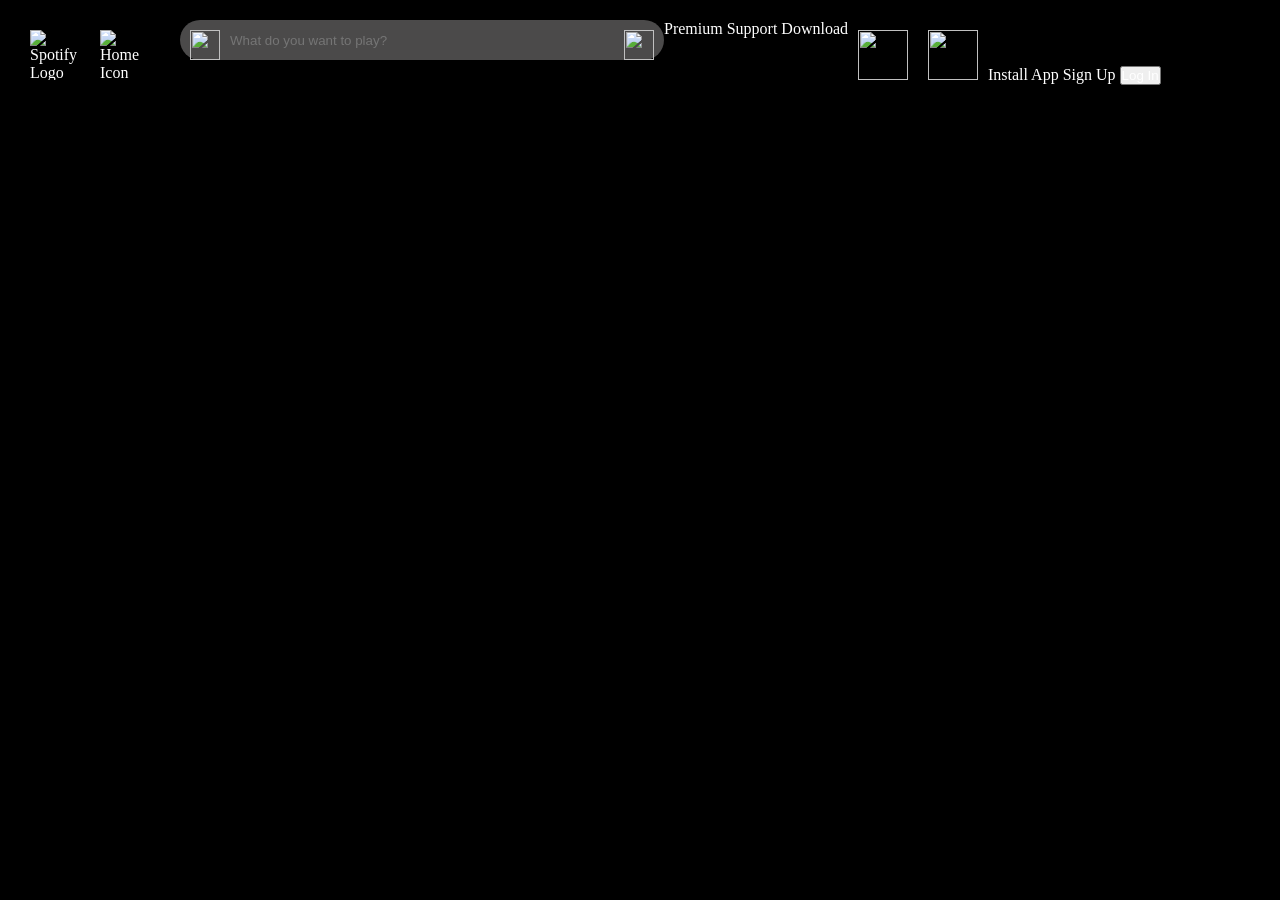
==== spotify clone/index.html @ 8454d0b2 "Making nav bar in spotify clone" ====
<!DOCTYPE html>
<html lang="en">
<head>
    <meta charset="UTF-8">
    <meta name="viewport" content="width=device-width, initial-scale=1.0">
    <title>Spotify - Web player:Music for Everyone</title>
    <link rel="stylesheet" href="style.css">
</head>
<body>
    <header>
        <nav>
            <img src="/logos/spotify.png" alt="Spotify Logo">
            <img src="/logos/home.png" alt="Home Icon">
            <span><div class="left"><img src="/logos/search.png" alt=""></div><input  type="text" placeholder="What do you want to play? "> <div class="right"><img src="/logos/browse.png" alt=""></div></span>
            <ul>
                <li>Premium</li>
                <li>Support</li>
                <li>Download</li>
            </ul>
            <img src="/logos/line.png"/>
            <ul>
                <li><img src="/logos/install.png" alt="">Install App</li>
                <li>Sign Up</li>
                <button>Log In</button>
            </ul>
        </nav>
    </header>
</body>
</html>
<!-- <img src="/logos/search.png/>" -->
---- spotify clone/style.css ----
* {
    margin: 0;
    padding: 0;
    color: white;
}

body {
    background-color: black;
}

nav {
    display: flex;
    margin: 20px;
}

nav img {
    margin: 10px;
    width: 50px;
    height: 50px;
}
nav span{
    display: flex;
    margin-left: 20px;
    text-align: center;
    justify-content: center;
}
nav span img{
    height: 30px;
    width: 30px;
}
nav .left{
    margin-right: 0px;
    border-radius: 20px 0px 0px 20px;
    background-color: rgb(75, 74, 74);
    height: 40px;

}
nav .right{
    margin-left: 0px;
    background-color: rgb(75, 74, 74);
    border-radius: 0px 20px 20px 0px;
    height: 40px;
}
nav input{
    background-color: rgb(75, 74, 74);
    width: 30vw;
    height: 40px;
    border: none;
    /* border-radius: 20px; */
}

nav ul li {
    list-style: none;
    display: inline-block;
}
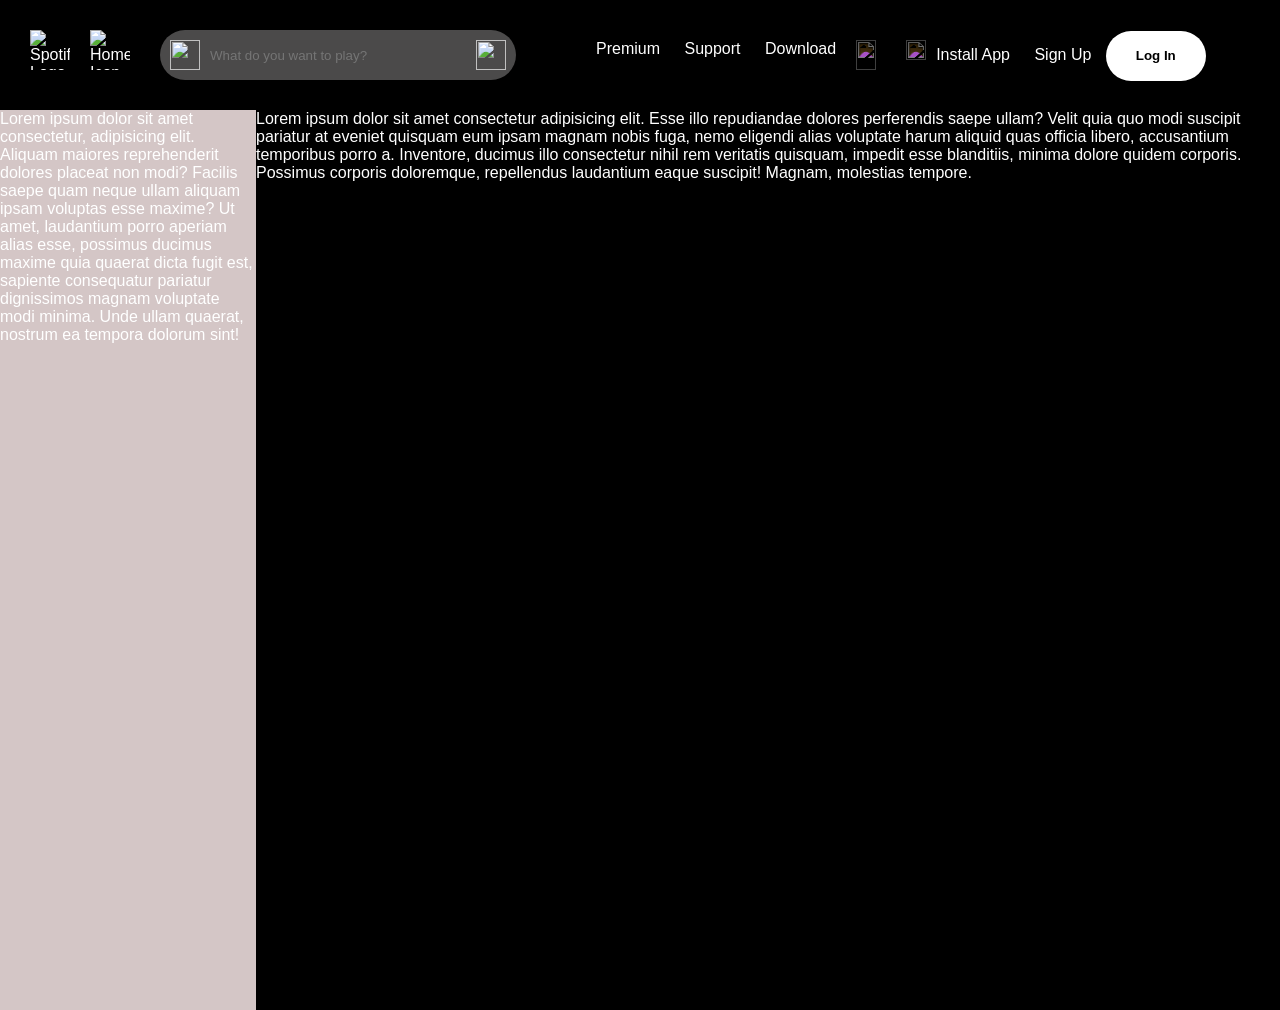
==== commit 49fe8670: "Making nav bar in spotify clone and added more accuracy" ====
--- a/spotify clone/index.html
+++ b/spotify clone/index.html
@@ -1,30 +1,47 @@
 <!DOCTYPE html>
 <html lang="en">
+
 <head>
     <meta charset="UTF-8">
     <meta name="viewport" content="width=device-width, initial-scale=1.0">
     <title>Spotify - Web player:Music for Everyone</title>
     <link rel="stylesheet" href="style.css">
 </head>
+
 <body>
     <header>
         <nav>
             <img src="/logos/spotify.png" alt="Spotify Logo">
             <img src="/logos/home.png" alt="Home Icon">
-            <span><div class="left"><img src="/logos/search.png" alt=""></div><input  type="text" placeholder="What do you want to play? "> <div class="right"><img src="/logos/browse.png" alt=""></div></span>
-            <ul>
+            <span>
+                <div class="left"><img src="/logos/search.png" alt=""></div><input type="text"
+                    placeholder="What do you want to play? ">
+                <div class="right"><img src="/logos/browse.png" alt=""></div>
+            </span>
+            <ul class="nav-list-left">
                 <li>Premium</li>
                 <li>Support</li>
                 <li>Download</li>
             </ul>
-            <img src="/logos/line.png"/>
-            <ul>
-                <li><img src="/logos/install.png" alt="">Install App</li>
+            <img class="line" src="/logos/line.png" />
+            <ul class="nav-list-right">
+                <li class="installing"><img src="/logos/install.png" alt="">Install App</li>
                 <li>Sign Up</li>
-                <button>Log In</button>
+                <button class="log-in">Log In</button>
             </ul>
         </nav>
     </header>
+    <div class="box">
+        <div class="sidebar">
+            Lorem ipsum dolor sit amet consectetur, adipisicing elit. Aliquam maiores reprehenderit dolores placeat non
+            modi? Facilis saepe quam neque ullam aliquam ipsam voluptas esse maxime? Ut amet, laudantium porro aperiam
+            alias esse, possimus ducimus maxime quia quaerat dicta fugit est, sapiente consequatur pariatur dignissimos
+            magnam voluptate modi minima. Unde ullam quaerat, nostrum ea tempora dolorum sint!
+        </div>
+        <div class="container">
+            Lorem ipsum dolor sit amet consectetur adipisicing elit. Esse illo repudiandae dolores perferendis saepe ullam? Velit quia quo modi suscipit pariatur at eveniet quisquam eum ipsam magnam nobis fuga, nemo eligendi alias voluptate harum aliquid quas officia libero, accusantium temporibus porro a. Inventore, ducimus illo consectetur nihil rem veritatis quisquam, impedit esse blanditiis, minima dolore quidem corporis. Possimus corporis doloremque, repellendus laudantium eaque suscipit! Magnam, molestias tempore.
+        </div>
+    </div>
 </body>
-</html>
-<!-- <img src="/logos/search.png/>" -->+
+</html>
--- a/spotify clone/style.css
+++ b/spotify clone/style.css
@@ -2,6 +2,7 @@
     margin: 0;
     padding: 0;
     color: white;
+    font-family: 'Segoe UI', Tahoma, Geneva, Verdana, sans-serif;
 }
 
 body {
@@ -15,41 +16,106 @@
 
 nav img {
     margin: 10px;
-    width: 50px;
-    height: 50px;
+    width: 40px;
+    height: 40px;
 }
-nav span{
+
+nav span {
     display: flex;
     margin-left: 20px;
     text-align: center;
     justify-content: center;
 }
-nav span img{
+
+nav span img {
     height: 30px;
     width: 30px;
 }
-nav .left{
+
+nav .left {
+    margin-top: 10px;
     margin-right: 0px;
-    border-radius: 20px 0px 0px 20px;
+    border-radius: 40px 0px 0px 40px;
     background-color: rgb(75, 74, 74);
-    height: 40px;
+    height: 50px;
+    
+}
 
-}
-nav .right{
+nav .right {
+    margin-top: 10px;
     margin-left: 0px;
     background-color: rgb(75, 74, 74);
-    border-radius: 0px 20px 20px 0px;
-    height: 40px;
+    border-radius: 0px 40px 40px 0px;
+    height: 50px;
 }
-nav input{
+
+nav input {
     background-color: rgb(75, 74, 74);
-    width: 30vw;
-    height: 40px;
+    width: 20vw;
+    height: 50px;
     border: none;
+    margin: 10px 0;
     /* border-radius: 20px; */
 }
 
 nav ul li {
     list-style: none;
     display: inline-block;
+}
+
+.line {
+    filter: invert(1);
+    height: 30px;
+    width: 20px;
+    margin-top: 20px;
+}
+
+.nav-list-left {
+    margin-left: 70px;
+    margin-top: 10px;
+}
+
+.nav-list-left li {
+    margin: 10px;
+}
+
+.nav-list-right li {
+    margin: 10px;
+    display: inline-block;
+}
+
+.nav-list-right img {
+    height: 20px;
+    width: 20px;
+    filter: invert(1);
+}
+
+.installing {
+    display: flex;
+    justify-content: center;
+    align-items: center;
+    justify-content: center;
+}
+
+.log-in {
+    color: black;
+    background-color: white;
+    width: 100px;
+    height: 50px;
+    border: none;
+    border-radius: 50px;
+    font-weight: 750;
+}
+.box{
+    display: flex;
+}
+.sidebar {
+    background-color: rgb(212, 198, 198);
+    width: 20vw;
+    height: 100vh;
+}
+.container {
+    background-color: rgb(0, 0, 0);
+    width: 80vw;
+    height: 100vh;
 }
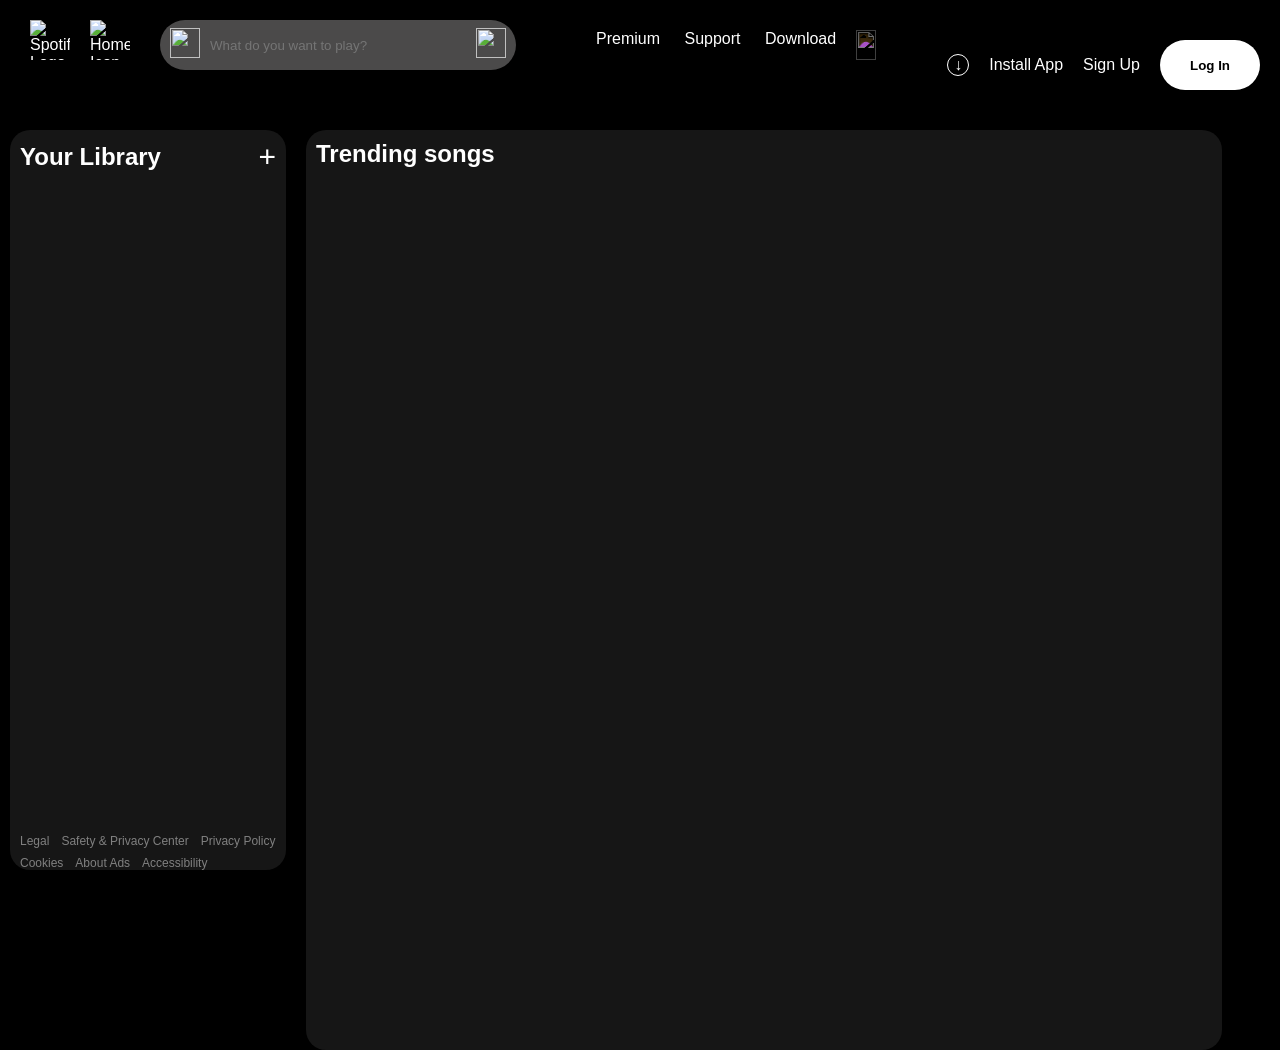
==== commit ad46c4e2: "Added sidebar" ====
--- a/spotify clone/index.html
+++ b/spotify clone/index.html
@@ -25,21 +25,35 @@
             </ul>
             <img class="line" src="/logos/line.png" />
             <ul class="nav-list-right">
-                <li class="installing"><img src="/logos/install.png" alt="">Install App</li>
+                <li class="installing">
+                    <div class="arrow">↓</div>
+                    <span>Install App</span>
+                </li>
                 <li>Sign Up</li>
-                <button class="log-in">Log In</button>
+                <li><button class="log-in">Log In</button></li>
             </ul>
         </nav>
     </header>
     <div class="box">
         <div class="sidebar">
-            Lorem ipsum dolor sit amet consectetur, adipisicing elit. Aliquam maiores reprehenderit dolores placeat non
-            modi? Facilis saepe quam neque ullam aliquam ipsam voluptas esse maxime? Ut amet, laudantium porro aperiam
-            alias esse, possimus ducimus maxime quia quaerat dicta fugit est, sapiente consequatur pariatur dignissimos
-            magnam voluptate modi minima. Unde ullam quaerat, nostrum ea tempora dolorum sint!
+            <div class="heading">
+                <h2>Your Library</h2>
+                <span>+</span>
+            </div>
+            <div class="footer">
+                <div><a href="https://www.spotify.com/in-en/legal/">Legal</a></div>
+                <div><a href="https://www.spotify.com/in-en/safetyandprivacy/">Safety & Privacy Center</a></div>
+                <div><a href="https://www.spotify.com/in-en/legal/privacy-policy/">Privacy Policy</a></div>
+                <div><a href="https://www.spotify.com/in-en/legal/cookies-policy/">Cookies</a></div>
+                <div><a href="https://www.spotify.com/in-en/legal/privacy-policy/#s3">About Ads</a></div>
+                <div><a href="https://www.spotify.com/in-en/accessibility/">Accessibility</a></div>
+            </div>
+            <div class="lang">
+                
+            </div>
         </div>
         <div class="container">
-            Lorem ipsum dolor sit amet consectetur adipisicing elit. Esse illo repudiandae dolores perferendis saepe ullam? Velit quia quo modi suscipit pariatur at eveniet quisquam eum ipsam magnam nobis fuga, nemo eligendi alias voluptate harum aliquid quas officia libero, accusantium temporibus porro a. Inventore, ducimus illo consectetur nihil rem veritatis quisquam, impedit esse blanditiis, minima dolore quidem corporis. Possimus corporis doloremque, repellendus laudantium eaque suscipit! Magnam, molestias tempore.
+            <h2>Trending songs</h2>
         </div>
     </div>
 </body>
--- a/spotify clone/style.css
+++ b/spotify clone/style.css
@@ -12,12 +12,13 @@
 nav {
     display: flex;
     margin: 20px;
+    height: 10vh;
 }
 
 nav img {
-    margin: 10px;
     width: 40px;
     height: 40px;
+    margin: 0px 10px;
 }
 
 nav span {
@@ -30,10 +31,10 @@
 nav span img {
     height: 30px;
     width: 30px;
+    margin-top: 8px;
 }
 
 nav .left {
-    margin-top: 10px;
     margin-right: 0px;
     border-radius: 40px 0px 0px 40px;
     background-color: rgb(75, 74, 74);
@@ -42,7 +43,6 @@
 }
 
 nav .right {
-    margin-top: 10px;
     margin-left: 0px;
     background-color: rgb(75, 74, 74);
     border-radius: 0px 40px 40px 0px;
@@ -54,7 +54,7 @@
     width: 20vw;
     height: 50px;
     border: none;
-    margin: 10px 0;
+    /* margin: 10px 0; */
     /* border-radius: 20px; */
 }
 
@@ -64,15 +64,14 @@
 }
 
 .line {
+    margin: 10px;
     filter: invert(1);
     height: 30px;
     width: 20px;
-    margin-top: 20px;
 }
 
 .nav-list-left {
     margin-left: 70px;
-    margin-top: 10px;
 }
 
 .nav-list-left li {
@@ -80,21 +79,27 @@
 }
 
 .nav-list-right li {
-    margin: 10px;
-    display: inline-block;
+    display: flex;
+    align-items: center;
+    list-style: none    ;
+}
+.nav-list-right{
+    margin-top: 0px;
+    display: flex;
+    align-items: center;
+    margin-left: auto;
+    list-style: none;
+    gap: 20px;
 }
 
-.nav-list-right img {
-    height: 20px;
-    width: 20px;
-    filter: invert(1);
-}
-
-.installing {
+.arrow{
     display: flex;
     justify-content: center;
     align-items: center;
-    justify-content: center;
+    border:1.5px solid white;
+    border-radius: 50px;
+    width: 20px;
+    height: 20px;
 }
 
 .log-in {
@@ -108,14 +113,45 @@
 }
 .box{
     display: flex;
+    box-sizing: border-box;
 }
 .sidebar {
-    background-color: rgb(212, 198, 198);
+    background-color: rgb(22, 22, 22);
+    border-radius: 20px;
+    margin: 0 10px;
     width: 20vw;
+    padding: 10px;
+    max-height : 80vh;
+    position: relative;
+}
+.container {
+    margin: 0 10px;
+    border-radius: 20px;
+    padding: 10px;
+    background-color: rgb(22, 22, 22);
+    width: 70vw;
     height: 100vh;
 }
-.container {
-    background-color: rgb(0, 0, 0);
-    width: 80vw;
-    height: 100vh;
+.heading{
+    display: flex;
+    justify-content: space-between;
+    align-items: center;
+    margin-bottom: 20px;
+}
+.heading span{
+    font-size: 30px;
+}
+.footer{
+    position: absolute;
+    bottom: 0;
+    display:flex;
+    flex-wrap: wrap;
+    gap: 8px 12px;
+    flex-direction: row;
+    font-size: 12px;
+}
+.footer a{
+    color:grey;
+    text-decoration: none;
+    gap: 10px;
 }
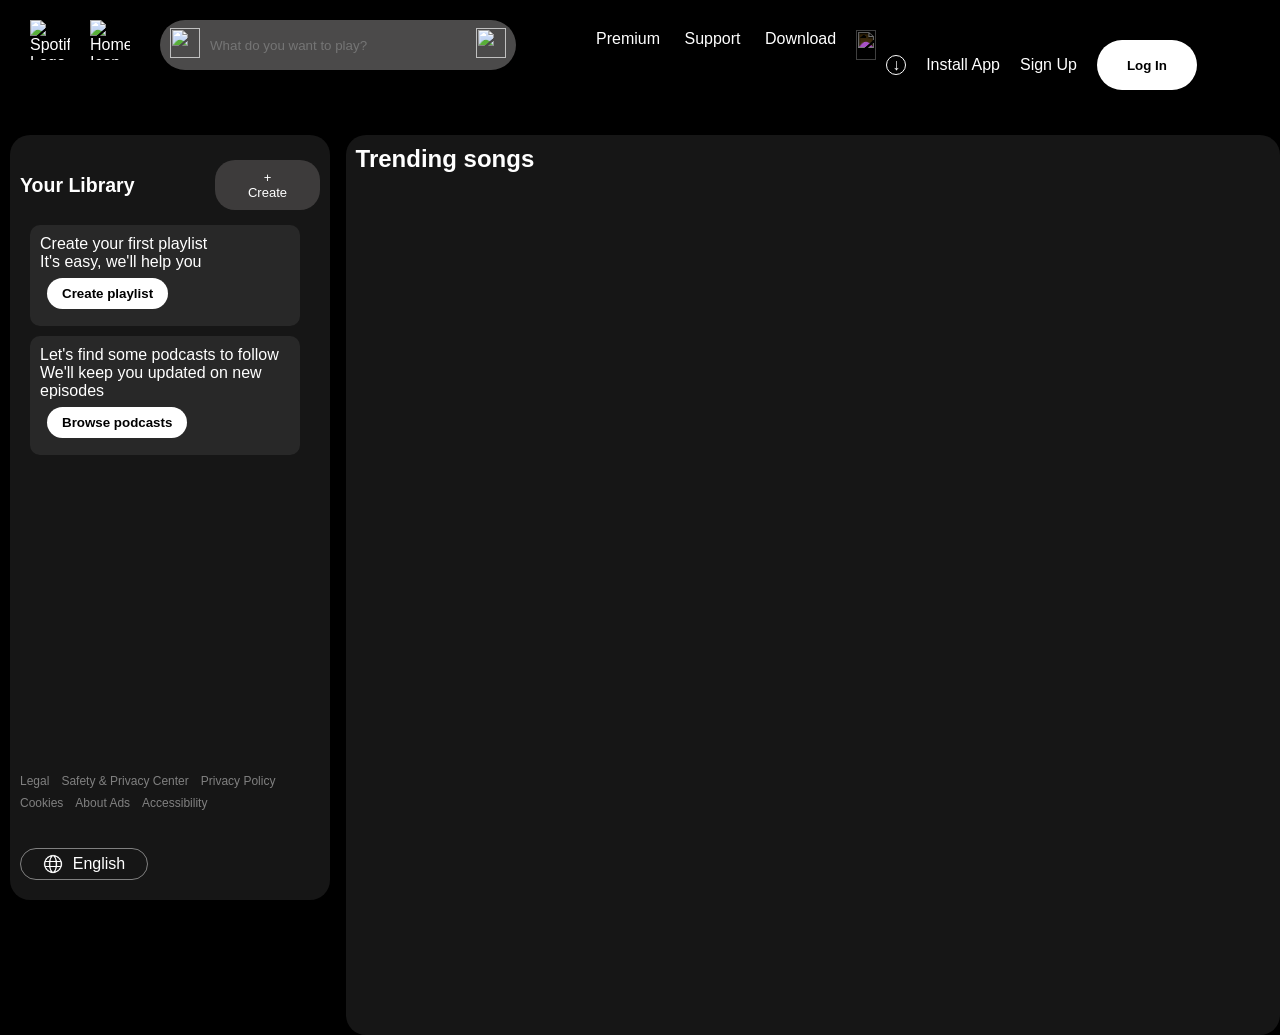
==== commit a9a51673: "Added sidebar" ====
--- a/spotify clone/index.html
+++ b/spotify clone/index.html
@@ -38,7 +38,24 @@
         <div class="sidebar">
             <div class="heading">
                 <h2>Your Library</h2>
-                <span>+</span>
+                <span>
+                    <ul>
+                        <li class="plus">+</li>
+                        <li class="create">Create</li>
+                    </ul>
+                </span>
+            </div>
+            <div class="scroll">
+                <div class="playlist">
+                    <p class="p1">Create your first playlist</p>
+                    <p class="p2">It's easy, we'll help you</p>
+                    <button>Create playlist</button>
+                </div>
+                <div class="podcast">
+                    <p class="p1">Let's find some podcasts to follow</p>
+                    <p class="p2">We'll keep you updated on new episodes</p>
+                    <button>Browse podcasts</button>
+                </div>
             </div>
             <div class="footer">
                 <div><a href="https://www.spotify.com/in-en/legal/">Legal</a></div>
@@ -49,11 +66,14 @@
                 <div><a href="https://www.spotify.com/in-en/accessibility/">Accessibility</a></div>
             </div>
             <div class="lang">
-                
+                <img src="logos/website.png" alt="language">
+                English
             </div>
         </div>
         <div class="container">
-            <h2>Trending songs</h2>
+            <div class="inner-cont">
+                <h2>Trending songs</h2>
+            </div>
         </div>
     </div>
 </body>
--- a/spotify clone/style.css
+++ b/spotify clone/style.css
@@ -1,4 +1,5 @@
 * {
+    box-sizing: border-box;
     margin: 0;
     padding: 0;
     color: white;
@@ -6,13 +7,22 @@
 }
 
 body {
+    display: flex;
+    flex-direction: column;
+    overflow: hidden;
+    height: 100vh;
     background-color: black;
 }
 
 nav {
     display: flex;
+    position: fixed;
+    top: 0;
+    width: 100%;
     margin: 20px;
     height: 10vh;
+    z-index: 1000;
+    background-color: black;
 }
 
 nav img {
@@ -39,7 +49,7 @@
     border-radius: 40px 0px 0px 40px;
     background-color: rgb(75, 74, 74);
     height: 50px;
-    
+
 }
 
 nav .right {
@@ -81,22 +91,23 @@
 .nav-list-right li {
     display: flex;
     align-items: center;
-    list-style: none    ;
-}
-.nav-list-right{
+    list-style: none;
+}
+
+.nav-list-right {
     margin-top: 0px;
     display: flex;
     align-items: center;
-    margin-left: auto;
+    /* margin-left: auto; */
     list-style: none;
     gap: 20px;
 }
 
-.arrow{
-    display: flex;
-    justify-content: center;
-    align-items: center;
-    border:1.5px solid white;
+.arrow {
+    display: flex;
+    justify-content: center;
+    align-items: center;
+    border: 1.5px solid white;
     border-radius: 50px;
     width: 20px;
     height: 20px;
@@ -111,47 +122,108 @@
     border-radius: 50px;
     font-weight: 750;
 }
-.box{
+
+.box {
     display: flex;
     box-sizing: border-box;
 }
+
 .sidebar {
     background-color: rgb(22, 22, 22);
     border-radius: 20px;
-    margin: 0 10px;
-    width: 20vw;
-    padding: 10px;
-    max-height : 80vh;
-    position: relative;
-}
+    width: 25vw;
+    padding: 10px;
+    height: 85vh;
+    position: fixed;
+    left: 10px;
+    top: 15vh;
+}
+.sidebar .playlist, .podcast{
+    background-color: rgb(40, 40, 40);
+    margin: 10px;
+    width: 90%;
+    border-radius: 10px;
+    padding: 10px;
+}
+.sidebar .scroll button{
+    background-color: white;
+    color: black;
+    border: none;
+    border-radius: 30px;
+    padding: 8px 15px;
+    margin: 7px;
+    font-weight: bold;
+}
+
 .container {
-    margin: 0 10px;
+    flex:1;
+    overflow-y: auto;
+    margin-left: 27vw;
+    margin-top: 15vh;
     border-radius: 20px;
     padding: 10px;
     background-color: rgb(22, 22, 22);
     width: 70vw;
     height: 100vh;
-}
-.heading{
+    padding-bottom: 100px;
+}
+
+.heading {
     display: flex;
     justify-content: space-between;
-    align-items: center;
-    margin-bottom: 20px;
-}
-.heading span{
-    font-size: 30px;
-}
-.footer{
+    margin: 15px 0px;
+    font-size: 13px;
+    align-items: center;
+}
+
+.heading span {
+    border: none;
+    border-radius: 20px;
+    background-color: rgb(61, 59, 59);
+    padding: 10px;
+    width: 35%;
+}
+.heading span ul li{
+    list-style: none;
+    display: flex;
+    flex-direction: row;
+    gap: 7px;
+    align-items: center;
+    justify-content: center;
+}
+
+.footer {
     position: absolute;
-    bottom: 0;
-    display:flex;
+    bottom: 90px;
+    display: flex;
     flex-wrap: wrap;
     gap: 8px 12px;
     flex-direction: row;
     font-size: 12px;
 }
-.footer a{
-    color:grey;
+
+.footer a {
+    color: grey;
     text-decoration: none;
     gap: 10px;
+}
+
+.lang {
+    position: absolute;
+    bottom: 20px;
+    display: flex;
+    align-items: center;
+    justify-content: center;
+    gap: 10px;
+    border: 1px solid grey;
+    border-radius: 20px;
+    width: 40%;
+    padding: 5px;
+    color: white;
+}
+
+.lang img {
+    width: 20px;
+    height: 20px;
+    filter: invert(1);
 }
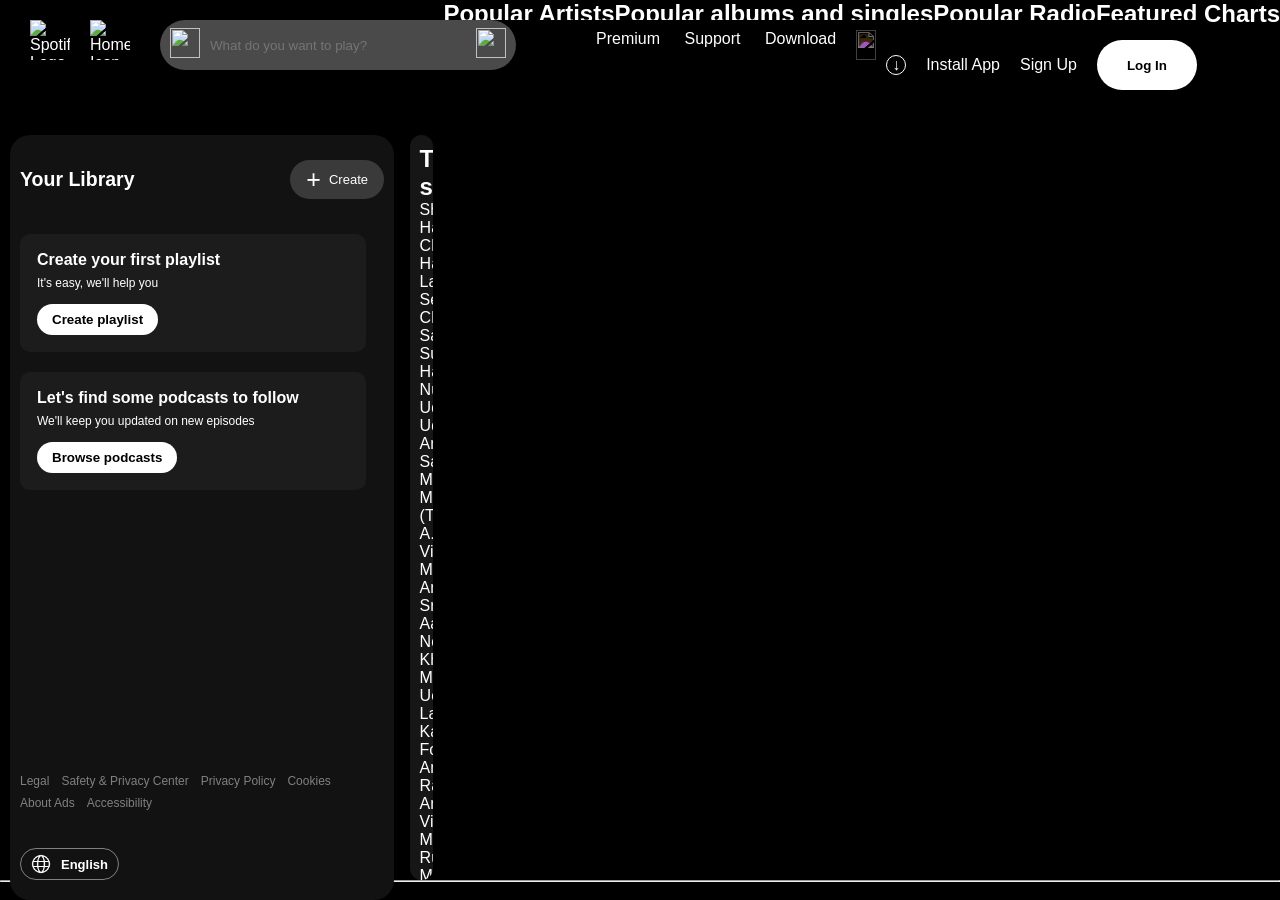
==== commit 5ed849b5: "Complete sidebar and added something in container" ====
--- a/spotify clone/index.html
+++ b/spotify clone/index.html
@@ -38,12 +38,10 @@
         <div class="sidebar">
             <div class="heading">
                 <h2>Your Library</h2>
-                <span>
-                    <ul>
-                        <li class="plus">+</li>
-                        <li class="create">Create</li>
-                    </ul>
-                </span>
+                <div class="createbtn">
+                    <span class="s1">+</span>
+                    <span class="s2">Create</span>
+                </div>
             </div>
             <div class="scroll">
                 <div class="playlist">
@@ -71,11 +69,130 @@
             </div>
         </div>
         <div class="container">
-            <div class="inner-cont">
+            <div class="trending">
                 <h2>Trending songs</h2>
+                <div class="card card1">
+                    <div class="logo"></div>
+                    <div class="title">
+                        <div class="song">Shree Hanuman Chalisa</div>
+                        <div class="singer">Hariharan, Lalit Sen, Chander</div>
+                    </div>
+                </div>
+                <div class="card card2">
+                    <div class="logo"></div>
+                    <div class="title">
+                        <div class="song">Sadi Sun</div>
+                        <div class="singer">Harsh Nussi</div>
+                    </div>
+                </div>
+                <div class="card card3">
+                    <div class="logo"></div>
+                    <div class="title">
+                        <div class="song">Udi Udi</div>
+                        <div class="singer">Aneesh, Sarkar</div>
+                    </div>
+                </div>
+                <div class="card card4">
+                    <div class="logo"></div>
+                    <div class="title">
+                        <div class="song">Massa Massa (TELUGU)</div>
+                        <div class="singer">A.R.Rahman, Vishal Mishra, Anantha Sreeram</div>
+                    </div>
+                </div>
+                <div class="card card5">
+                    <div class="logo"></div>
+                    <div class="title">
+                        <div class="song">Aarzu</div>
+                        <div class="singer">Noor, Khan, Madhurxo</div>
+                    </div>
+                </div>
+                <div class="card card6">
+                    <div class="logo"></div>
+                    <div class="title">
+                        <div class="song">Ucha Lamba Ka Forever</div>
+                        <div class="singer">Anand Raj Anand, Vikram, Montrose, Rubai, Meggha Bali</div>
+                    </div>
+                </div>
+                <div class="card card7">
+                    <div class="logo"></div>
+                    <div class="title">
+                        <div class="song">Raindance (feat. Teams)</div>
+                        <div class="singer">Dave, Tems</div>
+                    </div>
+                </div>
+                <div class="card card8">
+                    <div class="logo"></div>
+                    <div class="title">
+                        <div class="song">Jogi</div>
+                        <div class="singer">thiarajxtt, Bir</div></div>
+                    </div>
+                </div>
+                <div class="card card9">
+                    <div class="logo"></div>
+                    <div class="title">
+                        <div class="song">Safar</div>
+                        <div class="singer">Bayaan, Sherazam</div>
+                    </div>
+                </div>
+                <div class="card card10">
+                    <div class="logo"></div>
+                    <div class="title">
+                        <div class="song">Boom Shaka</div>
+                        <div class="singer">KR$NA, Dhanda Nyoliwala</div>
+                    </div>
+                </div>
+                <div class="card card11">
+                    <div class="logo"></div>
+                    <div class="title">
+                        <div class="song">C-Walk</div>
+                        <div class="singer">Kxran</div>
+                    </div>
+                </div>
+                <div class="card card12">
+                    <div class="logo"></div>
+                    <div class="title">
+                        <div class="song">Jackpot</div>
+                        <div class="singer">Cheema Y, Gur Sindhu</div>
+                    </div>
+                </div>
+                <div class="card card13">
+                    <div class="logo"></div>
+                    <div class="title">
+                        <div class="song">O Sanam</div>
+                        <div class="singer">Akhil Sachdeva</div>
+                    </div>
+                </div>
+                <div class="card card14">
+                    <div class="logo"></div>
+                    <div class="title">
+                        <div class="song">Girls</div>
+                        <div class="singer">The Kid LAROI</div>
+                    </div>
+                </div>
+                <div class="card card15">
+                    <div class="logo"></div>
+                    <div class="title">
+                        <div class="song">Bajrang Baan-Lofi</div>
+                        <div class="singer">Rasraj Ji Maharaj, Baljeet Singh Chahal</div>
+                    </div>
+                </div>
+            </div>
+            <div class="artists">
+                <h2>Popular Artists</h2>
+            </div>
+            <div class="album">
+                <h2>Popular albums and singles</h2>
+            </div>
+            <div class="radio">
+                <h2>Popular Radio</h2>
+            </div>
+            <div class="charts">
+                <h2>Featured Charts</h2>
             </div>
         </div>
     </div>
+    <hr/>
+    <footer></footer>
 </body>
 
 </html>
--- a/spotify clone/style.css
+++ b/spotify clone/style.css
@@ -9,7 +9,7 @@
 body {
     display: flex;
     flex-direction: column;
-    overflow: hidden;
+    /* overflow: hidden; */
     height: 100vh;
     background-color: black;
 }
@@ -18,7 +18,7 @@
     display: flex;
     position: fixed;
     top: 0;
-    width: 100%;
+    width: clac(100% - 40px);
     margin: 20px;
     height: 10vh;
     z-index: 1000;
@@ -129,21 +129,57 @@
 }
 
 .sidebar {
-    background-color: rgb(22, 22, 22);
+    background-color: rgb(18, 18, 18);
     border-radius: 20px;
-    width: 25vw;
+    width: 30vw;
     padding: 10px;
     height: 85vh;
     position: fixed;
     left: 10px;
     top: 15vh;
 }
-.sidebar .playlist, .podcast{
-    background-color: rgb(40, 40, 40);
-    margin: 10px;
-    width: 90%;
+.heading {
+    display: flex;
+    justify-content: space-between;
+    margin: 15px 0px;
+    font-size: 13px;
+    align-items: center;
+}
+.createbtn{
+    display: flex;
+    align-items: center;
+    gap: 8px;
+    justify-content: center;
+    background-color: rgb(58, 58, 58);
+    padding: 5px 16px;
+    width: fit-content;
+    font-weight: 500;
+    border-radius: 30px;
+}
+.s1{
+    font-size: 25px;
+    font-weight: 300;
+}
+.sidebar .scroll{
+    max-height: 50%;
+    overflow-y: scroll;
+}
+.sidebar .playlist, .sidebar .podcast{
+    background-color: rgb(28, 28, 28);
+    margin: 20px 0px;
+    width: 95%;
     border-radius: 10px;
     padding: 10px;
+}
+.playlist .p1 , .podcast .p1{
+    font-weight: bold;
+    margin: 7px;
+
+}
+.playlist .p2 , .podcast .p2{
+    font-size: 12px;
+    margin: 7px;
+
 }
 .sidebar .scroll button{
     background-color: white;
@@ -155,75 +191,55 @@
     font-weight: bold;
 }
 
+
+.footer {
+    position: absolute;
+    bottom: 90px;
+    display: flex;
+    flex-wrap: wrap;
+    gap: 8px 12px;
+    flex-direction: row;
+    font-size: 12px;
+}
+
+.footer a {
+    color: grey;
+    text-decoration: none;
+    gap: 10px;
+}
+
+.lang {
+    position: absolute;
+    bottom: 20px;
+    display: flex;
+    align-items: center;
+    justify-content: center;
+    gap: 10px;
+    border: 1px solid grey;
+    border-radius: 20px;
+    padding: 5px 10px;
+    color: white;
+    font-size: 13px;
+    font-weight: bold;
+}
+
+.lang img {
+    width: 20px;
+    height: 20px;
+    filter: invert(1);
+}
+
 .container {
     flex:1;
     overflow-y: auto;
-    margin-left: 27vw;
+    margin-left: 32vw;
+    margin-right: 10px;
     margin-top: 15vh;
     border-radius: 20px;
     padding: 10px;
     background-color: rgb(22, 22, 22);
-    width: 70vw;
-    height: 100vh;
-    padding-bottom: 100px;
-}
-
-.heading {
-    display: flex;
-    justify-content: space-between;
-    margin: 15px 0px;
-    font-size: 13px;
-    align-items: center;
-}
-
-.heading span {
-    border: none;
-    border-radius: 20px;
-    background-color: rgb(61, 59, 59);
-    padding: 10px;
-    width: 35%;
-}
-.heading span ul li{
-    list-style: none;
-    display: flex;
-    flex-direction: row;
-    gap: 7px;
-    align-items: center;
-    justify-content: center;
-}
-
-.footer {
-    position: absolute;
-    bottom: 90px;
-    display: flex;
-    flex-wrap: wrap;
-    gap: 8px 12px;
-    flex-direction: row;
-    font-size: 12px;
-}
-
-.footer a {
-    color: grey;
-    text-decoration: none;
-    gap: 10px;
-}
-
-.lang {
-    position: absolute;
-    bottom: 20px;
-    display: flex;
-    align-items: center;
-    justify-content: center;
-    gap: 10px;
-    border: 1px solid grey;
-    border-radius: 20px;
-    width: 40%;
-    padding: 5px;
-    color: white;
-}
-
-.lang img {
-    width: 20px;
-    height: 20px;
-    filter: invert(1);
-}+    width: 60vw;
+    height: calc(100vh - 15vh - 20px);
+    /* padding-bottom: 100px; */
+}
+
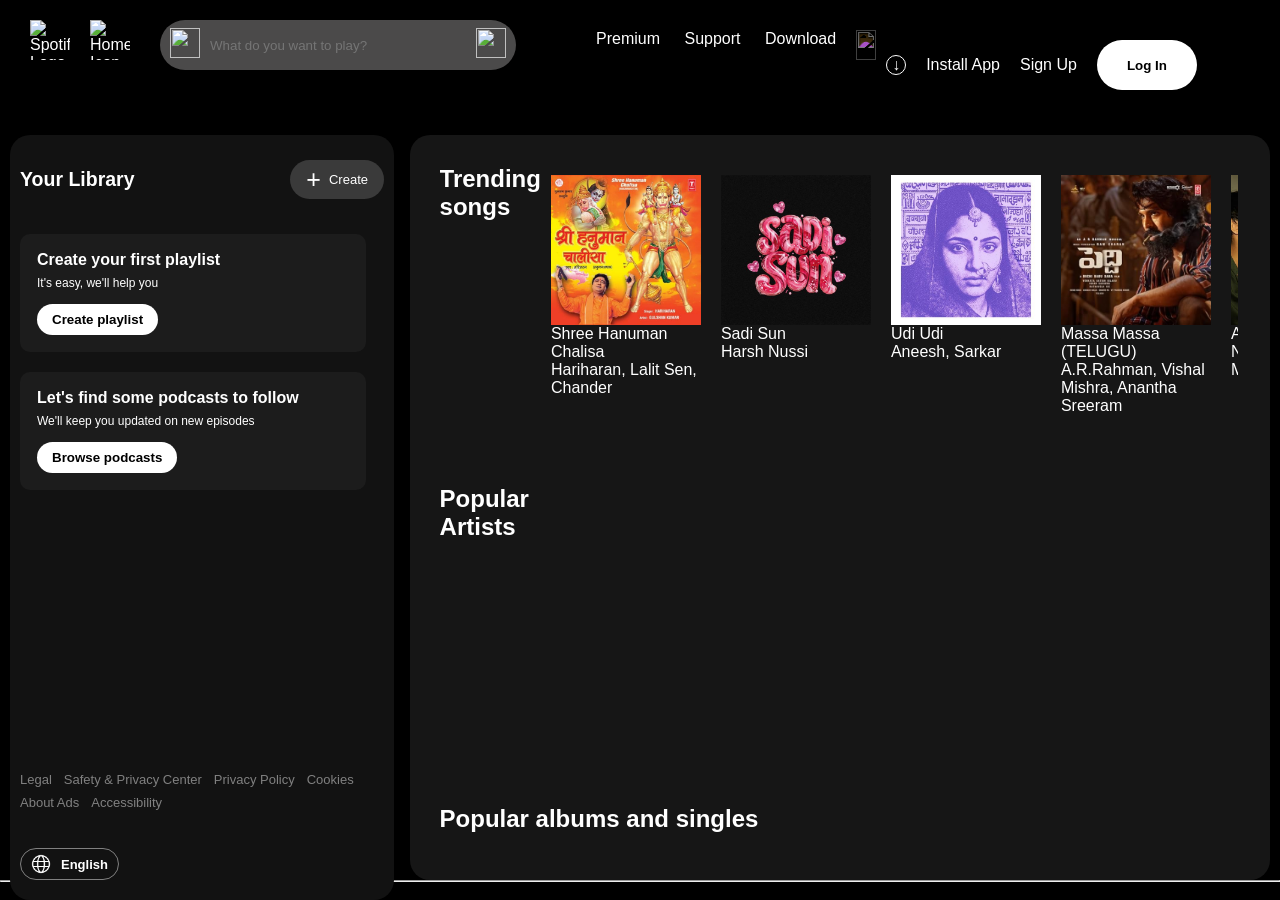
==== commit fdee0b6f: "Added various artists and some song thumbnails" ====
--- a/spotify clone/index.html
+++ b/spotify clone/index.html
@@ -71,106 +71,106 @@
         <div class="container">
             <div class="trending">
                 <h2>Trending songs</h2>
-                <div class="card card1">
-                    <div class="logo"></div>
+                <div class="card ">
+                    <div class="logo card1"></div>
                     <div class="title">
                         <div class="song">Shree Hanuman Chalisa</div>
                         <div class="singer">Hariharan, Lalit Sen, Chander</div>
                     </div>
                 </div>
-                <div class="card card2">
-                    <div class="logo"></div>
+                <div class="card">
+                    <div class="logo card2"></div>
                     <div class="title">
                         <div class="song">Sadi Sun</div>
                         <div class="singer">Harsh Nussi</div>
                     </div>
                 </div>
-                <div class="card card3">
-                    <div class="logo"></div>
+                <div class="card">
+                    <div class="logo card3"></div>
                     <div class="title">
                         <div class="song">Udi Udi</div>
                         <div class="singer">Aneesh, Sarkar</div>
                     </div>
                 </div>
-                <div class="card card4">
-                    <div class="logo"></div>
+                <div class="card ">
+                    <div class="logo card4"></div>
                     <div class="title">
                         <div class="song">Massa Massa (TELUGU)</div>
                         <div class="singer">A.R.Rahman, Vishal Mishra, Anantha Sreeram</div>
                     </div>
                 </div>
-                <div class="card card5">
-                    <div class="logo"></div>
+                <div class="card ">
+                    <div class="logo card5"></div>
                     <div class="title">
                         <div class="song">Aarzu</div>
                         <div class="singer">Noor, Khan, Madhurxo</div>
                     </div>
                 </div>
-                <div class="card card6">
-                    <div class="logo"></div>
+                <div class="card ">
+                    <div class="logo card6"></div>
                     <div class="title">
                         <div class="song">Ucha Lamba Ka Forever</div>
                         <div class="singer">Anand Raj Anand, Vikram, Montrose, Rubai, Meggha Bali</div>
                     </div>
                 </div>
-                <div class="card card7">
-                    <div class="logo"></div>
+                <div class="card ">
+                    <div class="logo card7"></div>
                     <div class="title">
                         <div class="song">Raindance (feat. Teams)</div>
                         <div class="singer">Dave, Tems</div>
                     </div>
                 </div>
-                <div class="card card8">
-                    <div class="logo"></div>
+                <div class="card ">
+                    <div class="logo card8"></div>
                     <div class="title">
                         <div class="song">Jogi</div>
-                        <div class="singer">thiarajxtt, Bir</div></div>
-                    </div>
-                </div>
-                <div class="card card9">
-                    <div class="logo"></div>
+                        <div class="singer">thiarajxtt, Bir</div>
+                    </div>
+                </div>
+                <div class="card ">
+                    <div class="logo card9"></div>
                     <div class="title">
                         <div class="song">Safar</div>
                         <div class="singer">Bayaan, Sherazam</div>
                     </div>
                 </div>
-                <div class="card card10">
-                    <div class="logo"></div>
+                <div class="card ">
+                    <div class="logo card10"></div>
                     <div class="title">
                         <div class="song">Boom Shaka</div>
                         <div class="singer">KR$NA, Dhanda Nyoliwala</div>
                     </div>
                 </div>
-                <div class="card card11">
-                    <div class="logo"></div>
+                <div class="card ">
+                    <div class="logo card11"></div>
                     <div class="title">
                         <div class="song">C-Walk</div>
                         <div class="singer">Kxran</div>
                     </div>
                 </div>
-                <div class="card card12">
-                    <div class="logo"></div>
+                <div class="card ">
+                    <div class="logo card12"></div>
                     <div class="title">
                         <div class="song">Jackpot</div>
                         <div class="singer">Cheema Y, Gur Sindhu</div>
                     </div>
                 </div>
-                <div class="card card13">
-                    <div class="logo"></div>
+                <div class="card ">
+                    <div class="logo card13"></div>
                     <div class="title">
                         <div class="song">O Sanam</div>
                         <div class="singer">Akhil Sachdeva</div>
                     </div>
                 </div>
-                <div class="card card14">
-                    <div class="logo"></div>
+                <div class="card ">
+                    <div class="logo card14"></div>
                     <div class="title">
                         <div class="song">Girls</div>
                         <div class="singer">The Kid LAROI</div>
                     </div>
                 </div>
-                <div class="card card15">
-                    <div class="logo"></div>
+                <div class="card ">
+                    <div class="logo card15"></div>
                     <div class="title">
                         <div class="song">Bajrang Baan-Lofi</div>
                         <div class="singer">Rasraj Ji Maharaj, Baljeet Singh Chahal</div>
@@ -179,6 +179,46 @@
             </div>
             <div class="artists">
                 <h2>Popular Artists</h2>
+                <div class="artist ">
+                    <div class="photo artist1"></div>
+                    <div class="artName"></div>
+                </div>
+                <div class="artist ">
+                    <div class="photo artist2"></div>
+                    <div class="artName"></div>
+                </div>
+                <div class="artist">
+                    <div class="photo artist3"></div>
+                    <div class="artName"></div>
+                </div>
+                <div class="artist">
+                    <div class="photo artist4"></div>
+                    <div class="artName"></div>
+                </div>
+                <div class="artist">
+                    <div class="photo artist5"></div>
+                    <div class="artName"></div>
+                </div>
+                <div class="artist">
+                    <div class="photo artist6"></div>
+                    <div class="artName"></div>
+                </div>
+                <div class="artist">
+                    <div class="photo artist7"></div>
+                    <div class="artName"></div>
+                </div>
+                <div class="artist">
+                    <div class="photo artist8"></div>
+                    <div class="artName"></div>
+                </div>
+                <div class="artist">
+                    <div class="photo artist9"></div>
+                    <div class="artName"></div>
+                </div>
+                <div class="artist">
+                    <div class="photo artist10"></div>
+                    <div class="artName"></div>
+                </div>
             </div>
             <div class="album">
                 <h2>Popular albums and singles</h2>
@@ -191,7 +231,7 @@
             </div>
         </div>
     </div>
-    <hr/>
+    <hr />
     <footer></footer>
 </body>
 
--- a/spotify clone/style.css
+++ b/spotify clone/style.css
@@ -18,7 +18,7 @@
     display: flex;
     position: fixed;
     top: 0;
-    width: clac(100% - 40px);
+    width: calc(100% - 40px);
     margin: 20px;
     height: 10vh;
     z-index: 1000;
@@ -138,6 +138,7 @@
     left: 10px;
     top: 15vh;
 }
+
 .heading {
     display: flex;
     justify-content: space-between;
@@ -145,7 +146,8 @@
     font-size: 13px;
     align-items: center;
 }
-.createbtn{
+
+.createbtn {
     display: flex;
     align-items: center;
     gap: 8px;
@@ -156,32 +158,41 @@
     font-weight: 500;
     border-radius: 30px;
 }
-.s1{
+
+.s1 {
     font-size: 25px;
     font-weight: 300;
 }
-.sidebar .scroll{
+
+.sidebar .scroll {
     max-height: 50%;
     overflow-y: scroll;
 }
-.sidebar .playlist, .sidebar .podcast{
+
+.sidebar .playlist,
+.sidebar .podcast {
     background-color: rgb(28, 28, 28);
     margin: 20px 0px;
     width: 95%;
     border-radius: 10px;
     padding: 10px;
 }
-.playlist .p1 , .podcast .p1{
+
+.playlist .p1,
+.podcast .p1 {
     font-weight: bold;
     margin: 7px;
 
 }
-.playlist .p2 , .podcast .p2{
+
+.playlist .p2,
+.podcast .p2 {
     font-size: 12px;
     margin: 7px;
 
 }
-.sidebar .scroll button{
+
+.sidebar .scroll button {
     background-color: white;
     color: black;
     border: none;
@@ -199,13 +210,12 @@
     flex-wrap: wrap;
     gap: 8px 12px;
     flex-direction: row;
-    font-size: 12px;
+    font-size: 13px;
 }
 
 .footer a {
     color: grey;
     text-decoration: none;
-    gap: 10px;
 }
 
 .lang {
@@ -230,7 +240,7 @@
 }
 
 .container {
-    flex:1;
+    flex: 1;
     overflow-y: auto;
     margin-left: 32vw;
     margin-right: 10px;
@@ -240,6 +250,144 @@
     background-color: rgb(22, 22, 22);
     width: 60vw;
     height: calc(100vh - 15vh - 20px);
-    /* padding-bottom: 100px; */
-}
-
+}
+
+.trending,
+.artists,
+.album,
+.radio,
+.charts {
+    margin: 20px;
+    width: 95%;
+    height: 300px;
+}
+
+.trending {
+    display: flex;
+    overflow-x: scroll;
+    scrollbar-width: none;
+}
+
+.trending .card {
+    height: 300px;
+    width: 200px;
+    margin: 10px;
+}
+
+.logo {
+    height: 150px;
+    width: 150px;
+    background-size: cover;
+}
+
+.card1 {
+    background-image: url("trending_thumbnails/card1.jpg");
+}
+
+.card2 {
+    background-image: url("trending_thumbnails/card2.jpg");
+}
+
+.card3 {
+    background-image: url("trending_thumbnails/card3.jpg");
+}
+
+.card4 {
+    background-image: url("trending_thumbnails/card4.jpg");
+}
+
+.card5 {
+    background-image: url("trending_thumbnails/card5.jpg");
+}
+
+.card6 {
+    background-image: url("trending_thumbnails/card6.jpg");
+}
+
+.card7 {
+    background-position: center;
+    background-image: url("trending_thumbnails/card7.jpg");
+}
+
+.card8 {
+    background-image: url("trending_thumbnails/card8.jpg");
+}
+
+.card9 {
+    background-image: url("trending_thumbnails/card9.jpg");
+}
+
+.card10 {
+    background-image: url("trending_thumbnails/card10.jpg");
+}
+
+.card11 {
+    background-image: url("trending_thumbnails/card11.jpg");
+}
+
+.card12 {
+    background-image: url("trending_thumbnails/card12.jpg");
+}
+
+.card13 {
+    background-image: url("trending_thumbnails/card13.jpg");
+}
+
+.card14 {
+    background-image: url("trending_thumbnails/card14.jpg");
+}
+
+.card15 {
+    background-image: url("trending_thumbnails/card15.jpg");
+}
+
+.artists {
+    overflow-x: scroll;
+    display: flex;
+    scrollbar-width: none;
+}
+
+.artist {
+    height: 300px;
+    width: 250px;
+    margin: 10px;
+}
+
+.photo{
+    width: 150px;
+    height: 150px;
+    border-radius: 50%;
+    background-size: cover;
+}
+
+.artist1{
+    background-image: url("/artists/amanraj.jpg");
+}
+.artist2{
+    background-image: url("/artists/arijit.jpg");
+}
+.artist3{
+    background-image: url("/artists/dhanda.jpg");
+}
+.artist4{
+    background-image: url("/artists/honeySingh.jpg");
+}
+.artist5{
+    background-image: url("/artists/pritam.jpg");
+}
+.artist6{
+    background-image: url("/artists/rahman.jpg");
+}
+.artist7{
+    background-image: url("/artists/sachinJigar.jpg");
+}
+.artist8{
+    background-image: url("/artists/shreya.png");
+}
+.artist9{
+    background-image: url("/artists/sumit.jpg");
+    background-position: center;
+}
+.artist10{
+    background-image: url("/artists/udit.jpg");
+}
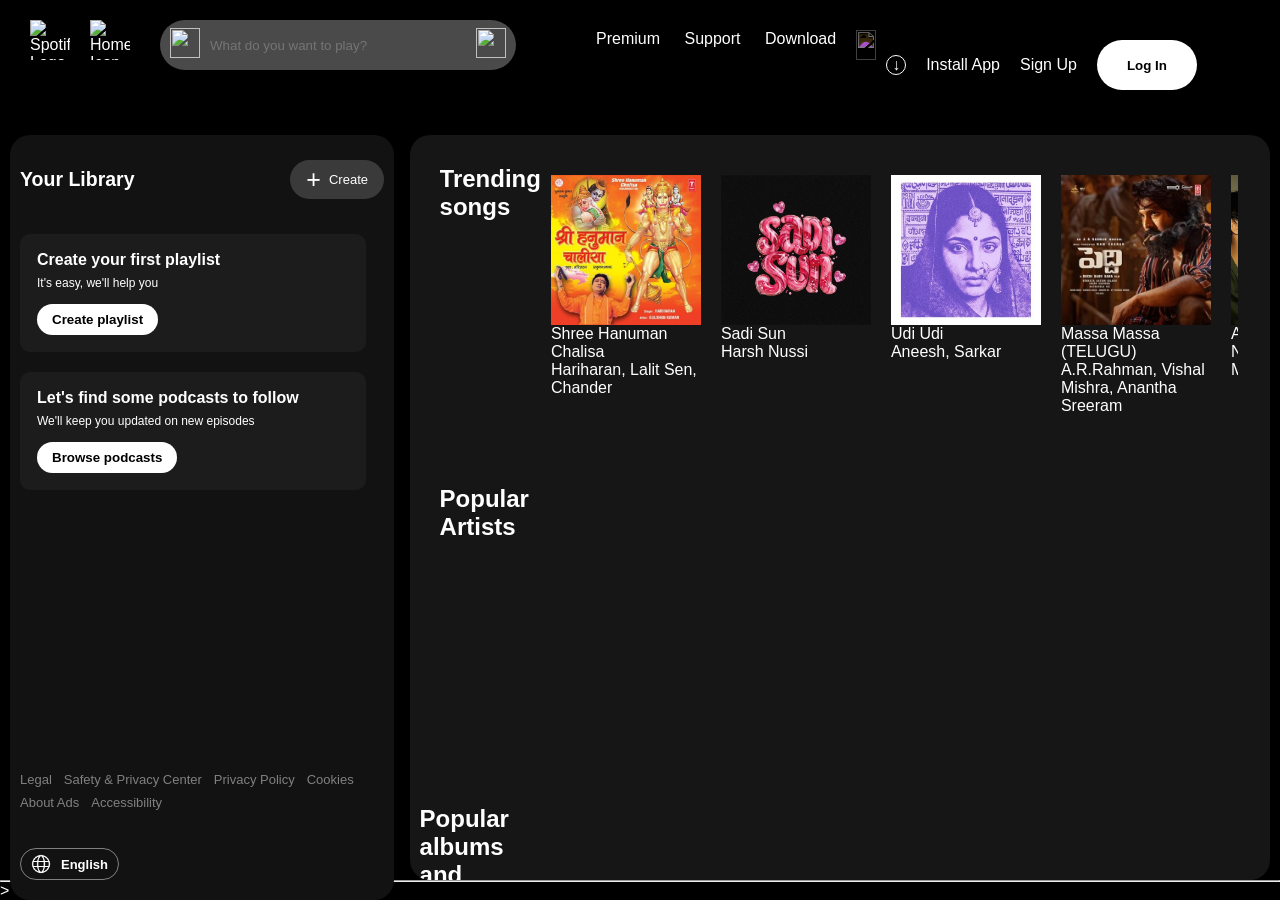
==== commit 24309146: "Added album thumbnails" ====
--- a/spotify clone/index.html
+++ b/spotify clone/index.html
@@ -220,8 +220,53 @@
                     <div class="artName"></div>
                 </div>
             </div>
-            <div class="album">
+            <div class="albums">
                 <h2>Popular albums and singles</h2>
+                <div class="album">
+                    <div class="logo album1"></div>
+                    <div class="song">Aashiqui 2</div>
+                    <div class="singer">Mithoon, Ankit Tiwari, Jeet Gannnguli</div>
+                </div>
+                <div class="album">
+                    <div class="logo album2"></div>
+                    <div class="song">Yeh Jawaani Hai Deewani</div>
+                    <div class="singer">Pritam</div>
+                </div>
+                <div class="album">
+                    <div class="logo album3"></div>
+                    <div class="song">Sanam Teri Kasam (Original Motion Picture Soundtrack)</div>
+                    <div class="singer">Himesh Reshammiya, Sameer Anjaan, Subrat Sinha, Shabbir Ahmed</div>
+                </div>
+                <div class="album">
+                    <div class="logo album4"></div>
+                    <div class="song">Finding Her</div>
+                    <div class="singer">Kushagra, Bharath, Saaheal</div>
+                </div>
+                <div class="album">
+                    <div class="logo album5"></div>
+                    <div class="song">Young G.O.A.T</div>
+                    <div class="singer">Cheema Y, Gur Singh</div>
+                </div>
+                <div class="album">
+                    <div class="logo album6"></div>
+                    <div class="song">Raanjhan("From Do Patti")</div>
+                    <div class="singer">Sachet-Parampara, Parampara Tandon, Kausar Munir</div>
+                </div>
+                <div class="album">
+                    <div class="logo album7"></div>
+                    <div class="song">Ultimate Love Songs - Arijit Singh</div>
+                    <div class="singer">Arijit Singh</div>
+                </div>
+                <div class="album">
+                    <div class="logo album8"></div>
+                    <div class="song">Making Memories</div>
+                    <div class="singer">Karan Aujla, Ikky</div>
+                </div>
+                <div class="album">
+                    <div class="logo album9"></div>
+                    <div class="song">Sicario</div>
+                    <div class="singer">Shubh</div>
+                </div>
             </div>
             <div class="radio">
                 <h2>Popular Radio</h2>
@@ -235,4 +280,4 @@
     <footer></footer>
 </body>
 
-</html>+</html>>
--- a/spotify clone/style.css
+++ b/spotify clone/style.css
@@ -390,4 +390,44 @@
 }
 .artist10{
     background-image: url("/artists/udit.jpg");
+}
+
+.albums {
+    display: flex;
+    overflow-x: scroll;
+    scrollbar-width: none;
+}
+
+.albums .album {
+    height: 300px;
+    width: 200px;
+    margin: 10px;
+}
+
+.album1{
+    background-image: url("/albums/album1.jpg");
+}
+.album2{
+    background-image: url("/albums/album2.jpg");
+}
+.album3{
+    background-image: url("/albums/album3.jpg");
+}
+.album4{
+    background-image: url("/albums/album4.jpg");
+}
+.album5{
+    background-image: url("/albums/album5.jpg");
+}
+.album6{
+    background-image: url("/albums/album6.jpg");
+}
+.album7{
+    background-image: url("/albums/album7.jpg");
+}
+.album8{
+    background-image: url("/albums/album8.jpg");
+}
+.album9{
+    background-image: url("/albums/album9.jpg");
 }
